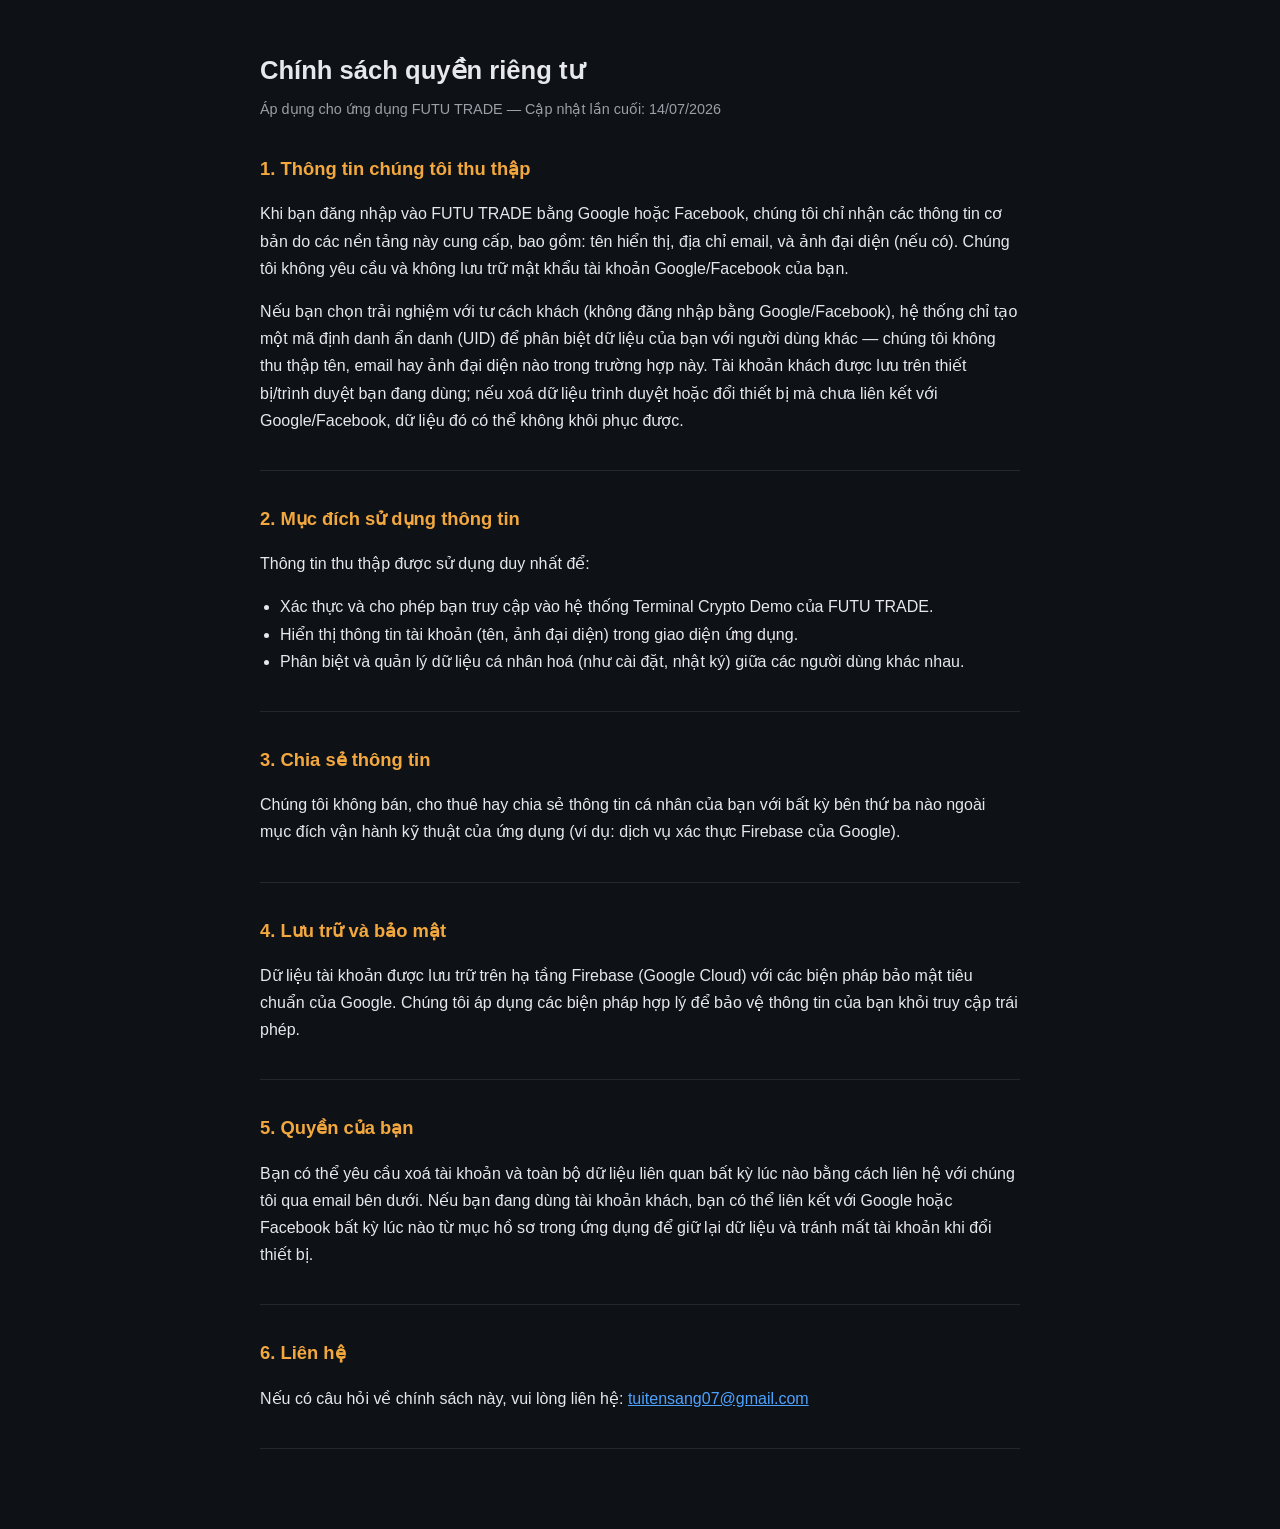
==== privacy.html @ 8f33c2b4 "Update privacy.html" ====
<!DOCTYPE html>
<html lang="vi">
<head>
<meta charset="UTF-8">
<meta name="viewport" content="width=device-width, initial-scale=1.0">
<title>Chính sách quyền riêng tư - FUTU TRADE</title>
<style>
  body { font-family: -apple-system, Segoe UI, Roboto, Arial, sans-serif; background:#0e1116; color:#e6e8eb; line-height:1.7; max-width:760px; margin:0 auto; padding:32px 20px 80px; }
  h1 { font-size:1.6rem; margin-bottom:4px; }
  .updated { color:#9aa0a6; font-size:0.9rem; margin-bottom:32px; }
  h2 { font-size:1.15rem; margin-top:32px; color:#f2a83e; }
  a { color:#4da3ff; }
  ul { padding-left:20px; }
  section { border-bottom:1px solid #23272e; padding-bottom:20px; }
</style>
</head>
<body>
  <h1>Chính sách quyền riêng tư</h1>
  <div class="updated">Áp dụng cho ứng dụng FUTU TRADE — Cập nhật lần cuối: 14/07/2026</div>

  <section>
    <h2>1. Thông tin chúng tôi thu thập</h2>
    <p>Khi bạn đăng nhập vào FUTU TRADE bằng Google hoặc Facebook, chúng tôi chỉ nhận các thông tin cơ bản do các nền tảng này cung cấp, bao gồm: tên hiển thị, địa chỉ email, và ảnh đại diện (nếu có). Chúng tôi không yêu cầu và không lưu trữ mật khẩu tài khoản Google/Facebook của bạn.</p>
    <p>Nếu bạn chọn trải nghiệm với tư cách khách (không đăng nhập bằng Google/Facebook), hệ thống chỉ tạo một mã định danh ẩn danh (UID) để phân biệt dữ liệu của bạn với người dùng khác — chúng tôi không thu thập tên, email hay ảnh đại diện nào trong trường hợp này. Tài khoản khách được lưu trên thiết bị/trình duyệt bạn đang dùng; nếu xoá dữ liệu trình duyệt hoặc đổi thiết bị mà chưa liên kết với Google/Facebook, dữ liệu đó có thể không khôi phục được.</p>
  </section>

  <section>
    <h2>2. Mục đích sử dụng thông tin</h2>
    <p>Thông tin thu thập được sử dụng duy nhất để:</p>
    <ul>
      <li>Xác thực và cho phép bạn truy cập vào hệ thống Terminal Crypto Demo của FUTU TRADE.</li>
      <li>Hiển thị thông tin tài khoản (tên, ảnh đại diện) trong giao diện ứng dụng.</li>
      <li>Phân biệt và quản lý dữ liệu cá nhân hoá (như cài đặt, nhật ký) giữa các người dùng khác nhau.</li>
    </ul>
  </section>

  <section>
    <h2>3. Chia sẻ thông tin</h2>
    <p>Chúng tôi không bán, cho thuê hay chia sẻ thông tin cá nhân của bạn với bất kỳ bên thứ ba nào ngoài mục đích vận hành kỹ thuật của ứng dụng (ví dụ: dịch vụ xác thực Firebase của Google).</p>
  </section>

  <section>
    <h2>4. Lưu trữ và bảo mật</h2>
    <p>Dữ liệu tài khoản được lưu trữ trên hạ tầng Firebase (Google Cloud) với các biện pháp bảo mật tiêu chuẩn của Google. Chúng tôi áp dụng các biện pháp hợp lý để bảo vệ thông tin của bạn khỏi truy cập trái phép.</p>
  </section>

  <section>
    <h2>5. Quyền của bạn</h2>
    <p>Bạn có thể yêu cầu xoá tài khoản và toàn bộ dữ liệu liên quan bất kỳ lúc nào bằng cách liên hệ với chúng tôi qua email bên dưới. Nếu bạn đang dùng tài khoản khách, bạn có thể liên kết với Google hoặc Facebook bất kỳ lúc nào từ mục hồ sơ trong ứng dụng để giữ lại dữ liệu và tránh mất tài khoản khi đổi thiết bị.</p>
  </section>

  <section>
    <h2>6. Liên hệ</h2>
    <p>Nếu có câu hỏi về chính sách này, vui lòng liên hệ: <a href="mailto:tuitensang07@gmail.com">tuitensang07@gmail.com</a></p>
  </section>
</body>
</html>
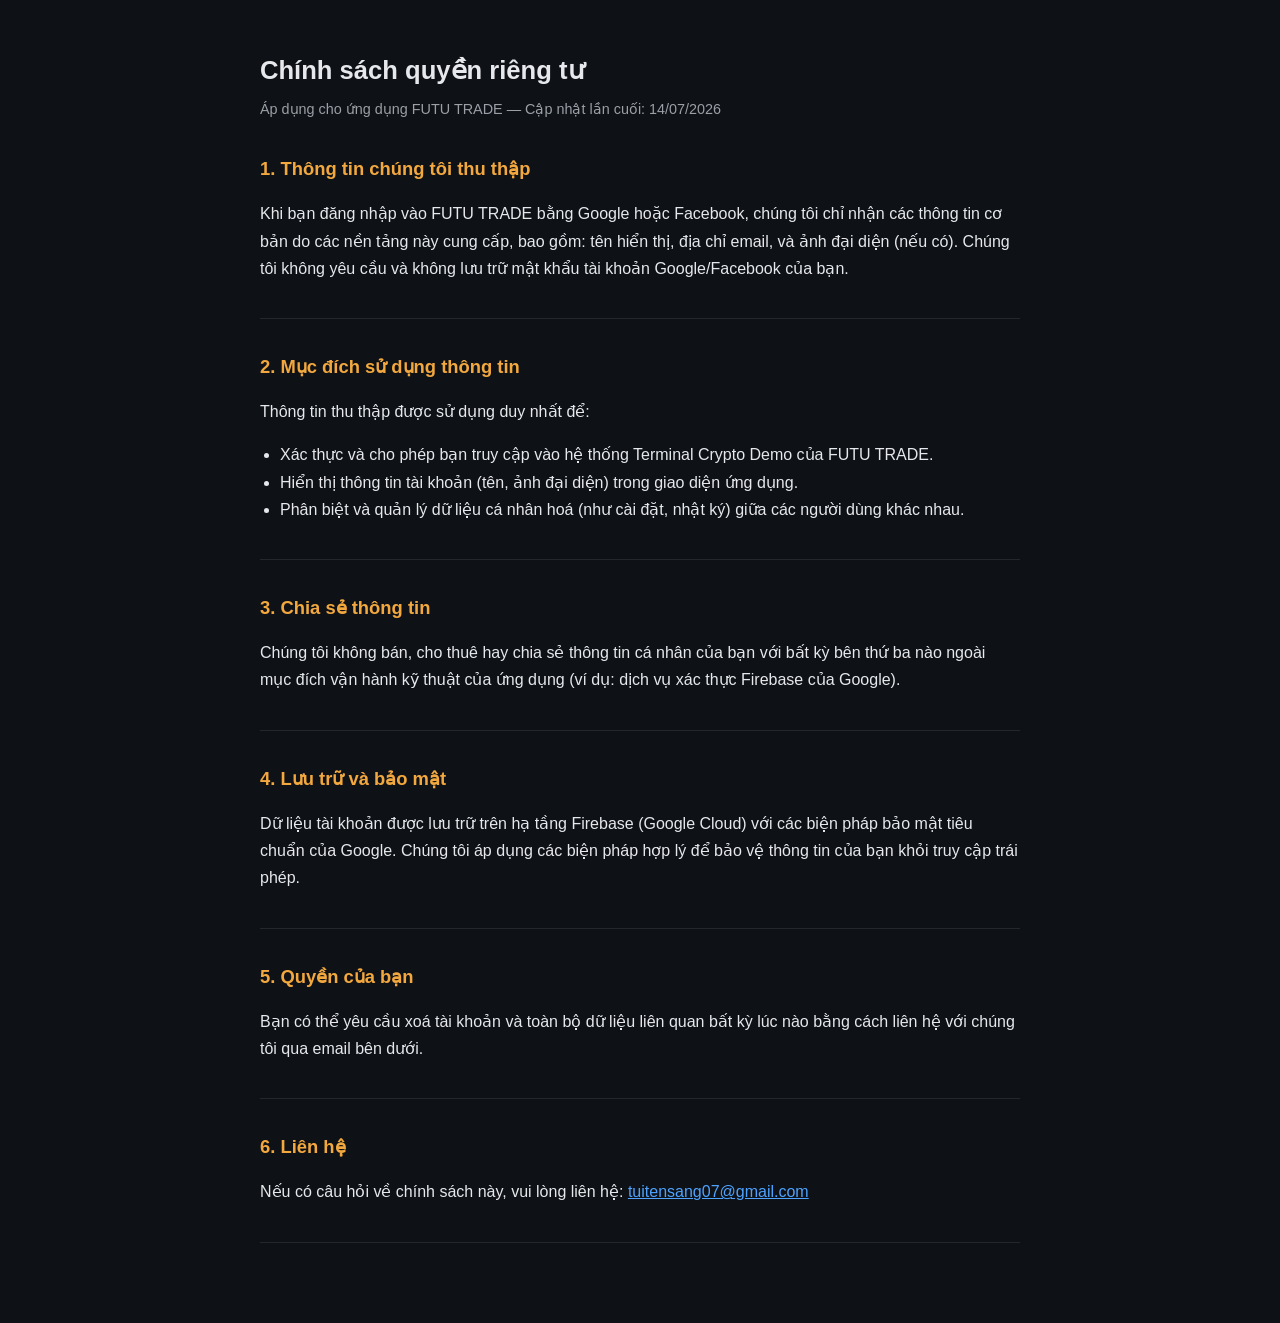
==== commit 87c490d4: "Add files via upload" ====
--- a/privacy.html
+++ b/privacy.html
@@ -21,7 +21,6 @@
   <section>
     <h2>1. Thông tin chúng tôi thu thập</h2>
     <p>Khi bạn đăng nhập vào FUTU TRADE bằng Google hoặc Facebook, chúng tôi chỉ nhận các thông tin cơ bản do các nền tảng này cung cấp, bao gồm: tên hiển thị, địa chỉ email, và ảnh đại diện (nếu có). Chúng tôi không yêu cầu và không lưu trữ mật khẩu tài khoản Google/Facebook của bạn.</p>
-    <p>Nếu bạn chọn trải nghiệm với tư cách khách (không đăng nhập bằng Google/Facebook), hệ thống chỉ tạo một mã định danh ẩn danh (UID) để phân biệt dữ liệu của bạn với người dùng khác — chúng tôi không thu thập tên, email hay ảnh đại diện nào trong trường hợp này. Tài khoản khách được lưu trên thiết bị/trình duyệt bạn đang dùng; nếu xoá dữ liệu trình duyệt hoặc đổi thiết bị mà chưa liên kết với Google/Facebook, dữ liệu đó có thể không khôi phục được.</p>
   </section>
 
   <section>
@@ -46,7 +45,7 @@
 
   <section>
     <h2>5. Quyền của bạn</h2>
-    <p>Bạn có thể yêu cầu xoá tài khoản và toàn bộ dữ liệu liên quan bất kỳ lúc nào bằng cách liên hệ với chúng tôi qua email bên dưới. Nếu bạn đang dùng tài khoản khách, bạn có thể liên kết với Google hoặc Facebook bất kỳ lúc nào từ mục hồ sơ trong ứng dụng để giữ lại dữ liệu và tránh mất tài khoản khi đổi thiết bị.</p>
+    <p>Bạn có thể yêu cầu xoá tài khoản và toàn bộ dữ liệu liên quan bất kỳ lúc nào bằng cách liên hệ với chúng tôi qua email bên dưới.</p>
   </section>
 
   <section>
@@ -54,4 +53,4 @@
     <p>Nếu có câu hỏi về chính sách này, vui lòng liên hệ: <a href="mailto:tuitensang07@gmail.com">tuitensang07@gmail.com</a></p>
   </section>
 </body>
-</html>
+</html>
